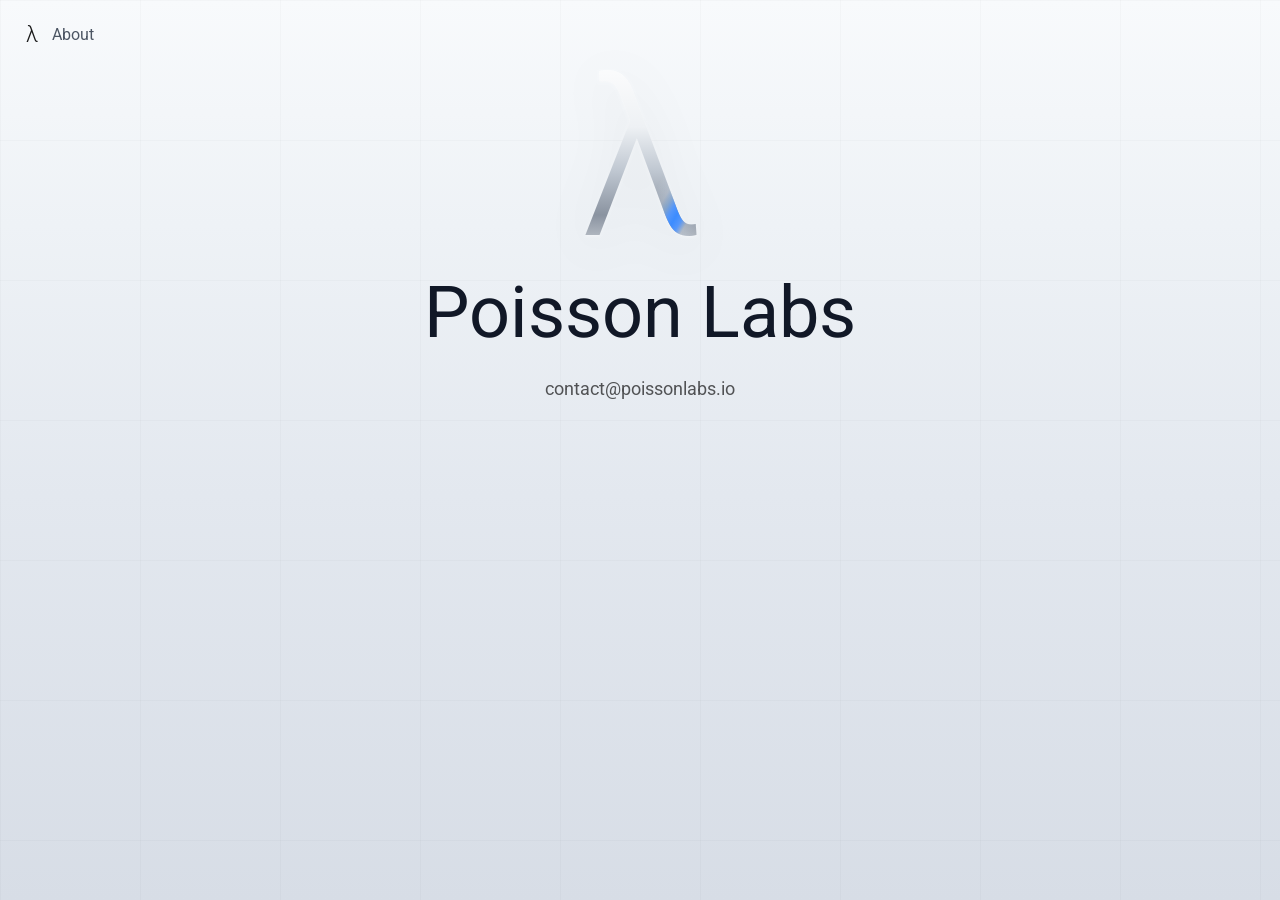
==== PoissonLabs/index.html @ a8925f04 "Upload PoissonLabs html and css for website" ====
<!DOCTYPE html>
<html lang="en">
<head>
<meta charset="UTF-8" />
<meta name="viewport" content="width=device-width, initial-scale=1.0"/>
<title>Poisson Labs</title>

<link href="https://fonts.googleapis.com/css2?family=Roboto:wght@300;400;500&display=swap" rel="stylesheet">
<link rel="stylesheet" href="css/style.css">
</head>

<body>

<div class="nav">
  <div class="brand">λ</div>
  <a class="about" href="about.html">About</a>
</div>

<section>

  <div class="logo">λ</div>

  <h1>Poisson Labs</h1>

  <div class="divider"></div>

  <p class="contact">contact@poissonlabs.io</p>

</section>

</body>
</html>
---- PoissonLabs/css/style.css ----
/* =========================
   RESET
========================= */

* {
  margin: 0;
  padding: 0;
  box-sizing: border-box;
}

html, body {
  height: 100%;
}

html {
  -webkit-text-size-adjust: 100%;
}

body {
  min-height: 100vh;
  font-family: "Roboto", sans-serif;

  background: linear-gradient(
    180deg,
    #f8fafc 0%,
    #eef2f6 25%,
    #e3e8ef 55%,
    #d7dde6 100%
  );

  background-attachment: fixed;
  color: #1a1a1a;
}

/* =========================
   GRID BACKGROUND
========================= */

body::before {
  content: "";
  position: fixed;
  inset: 0;
  background-image:
    linear-gradient(rgba(0,0,0,0.04) 1px, transparent 1px),
    linear-gradient(90deg, rgba(0,0,0,0.04) 1px, transparent 1px);
  background-size: 140px 140px;
  opacity: 0.5;
  pointer-events: none;
}

/* =========================
   NAV
========================= */

.nav {
  position: fixed;
  top: 22px;
  left: 26px;
  display: flex;
  align-items: center;
  gap: 14px;
  z-index: 10;
}

.nav a {
  color: #4b5563;
  text-decoration: none;
}

.back {
  font-size: 14px;
  padding: 6px 10px;
  border-radius: 8px;
}

.back:hover {
  background: rgba(0,0,0,0.05);
}

.brand {
  font-size: 22px;
  font-weight: 300;
}

/* =========================
   GLOBAL LAYOUT
========================= */

section {
  padding: 50px 24px;
  text-align: center;
}

h1 {
  font-size: 72px;
  font-weight: 400;
  color: #111827;
}

p {
  font-size: 18px;
  line-height: 1.8;
  color: rgba(0,0,0,0.65);
  max-width: 700px;
  margin: 18px auto 0;
}

/* =========================
   ABOUT TAGLINE
========================= */

.about-tagline {
  font-size: 18px;
  font-weight: 300;
  max-width: 800px;
  margin: 10px auto 30px;
}

/* =========================
   SOLUTIONS GRID CLICKABLE
========================= */

.service-card {
  display: flex;
  text-decoration: none;
  color: inherit;
  cursor: pointer;
  justify-content: center;
  width: max-width;
  text-align: center;
  padding: 10px;
  border-radius: 14px;
  border: 1px solid rgba(0,0,0,0.08);
  background: rgba(255,255,255,0.7);
  backdrop-filter: blur(10px);

  transition: transform 0.2s ease, border-color 0.2s ease;
}

.service-card:hover {
  transform: translateY(-5px);
  border-color: rgba(59,130,246,0.35);
}

.ribbon-section.solutions {
  display: flex;
  flex-direction: column;
  align-items: center;
}

/* =========================
   HOW IT WORKS (FIXED + CENTERED)
========================= */

.ribbon-section.how {
  width: 100%;
  padding: 50px 24px;
  text-align: center;
}

.ribbon-section.solutions h1 {
  font-size: 30px; /* smaller than default 72px */
}

.ribbon-section.solutions p {
  font-size: 16px;
  max-width: 650px;
}

/* true centered container */
.how-inner {
  max-width: 1200px;
  margin: 0 auto;
}

/* flow row */
.three-node-flow.full {
  display: flex;
  justify-content: center;
  align-items: stretch;
  gap: 30px;
  margin-top: 50px;
  width: 100%;
}

/* bubbles */
.big-bubble {
  width: 320px;
  flex: 0 0 auto;
  padding: 30px;
  border-radius: 18px;
  background: rgba(255,255,255,0.75);
  border: 1px solid rgba(0,0,0,0.08);
  backdrop-filter: blur(10px);
}

/* center system */
.big-bubble.center {
  border-color: rgba(59,130,246,0.35);
  background: rgba(59,130,246,0.05);
}

/* right system */
.big-bubble.right {
  border-color: rgba(120,120,120,0.25);
  background: rgba(0,0,0,0.02);
}

/* titles */
.title {
  font-size: 16px;
  font-weight: 500;
  margin-bottom: 10px;
}

/* roles */
.role {
  font-size: 12px;
  color: rgba(0,0,0,0.55);
  margin: 6px 0;
}

/* description */
.desc {
  font-size: 13px;
  line-height: 1.6;
  color: rgba(0,0,0,0.65);
}

/* mini pills */
.mini-system {
  display: flex;
  flex-wrap: wrap;
  gap: 10px;
  margin: 10px 0;
}

.mini {
  font-size: 12px;
  padding: 8px 12px;
  border-radius: 999px;
  background: rgba(255,255,255,0.85);
  border: 1px solid rgba(0,0,0,0.08);
}

/* arrows */
.arrow {
  font-size: 22px;
  color: rgba(0,0,0,0.35);
  display: flex;
  align-items: center;
  justify-content: center;
}

/* =========================
   CTA
========================= */

.cta {
  margin-top: 80px;
  padding: 36px;
  border-radius: 16px;
  border: 1px solid rgba(0,0,0,0.08);
  background: rgba(255,255,255,0.6);
}

.cta-button {
  display: inline-block;
  padding: 12px 18px;
  border-radius: 10px;
  border: 1px solid rgba(59,130,246,0.4);
  text-decoration: none;
  color: #111827;
}

/* =========================
   MOBILE
========================= */

@media (max-width: 900px) {
  .three-node-flow.full {
    flex-direction: column;
    align-items: center;
  }
}


/* LAMBDA logo */

.logo {
  font-size: 220px;
  font-weight: 300;
  line-height: 1;
  position: relative;
  display: inline-block;

  background: linear-gradient(
    180deg,
    #ffffff 0%,
    #eef1f4 35%,
    #bfc7d1 55%,
    #8a93a0 75%,
    #eef1f4 100%
  );

  -webkit-background-clip: text;
  -webkit-text-fill-color: transparent;

  filter:
    drop-shadow(0 1px 1px rgba(255,255,255,0.35))
    drop-shadow(0 10px 25px rgba(0,0,0,0.06));
}

/* BLUE swish colour only */
.logo::after {
  content: "λ";
  position: absolute;
  inset: 0;

  background: linear-gradient(
    120deg,
    transparent 0%,
    transparent 38%,

    rgba(255,255,255,0.0) 42%,
    rgba(220,235,255,0.20) 46%,

    rgba(120,170,230,0.55) 48%,
    rgba(80,150,255,0.95) 50%,
    rgba(60,140,255,1) 52%,
    rgba(80,150,255,0.95) 54%,

    rgba(220,235,255,0.20) 56%,
    rgba(255,255,255,0.0) 60%,

    transparent 100%
  );

  -webkit-background-clip: text;
  -webkit-text-fill-color: transparent;

  background-size: 200% 100%;
  animation: sweepLeftToRight 6s linear infinite;
}


/* BLUE SWISH moving left to right */

@keyframes sweepLeftToRight {
  0% {
    background-position: 200% 0;
    opacity: 0;
  }

  5% {
    opacity: 1;
  }

  95% {
    opacity: 1;
  }

  100% {
    background-position: -200% 0;
    opacity: 0;
  }
}
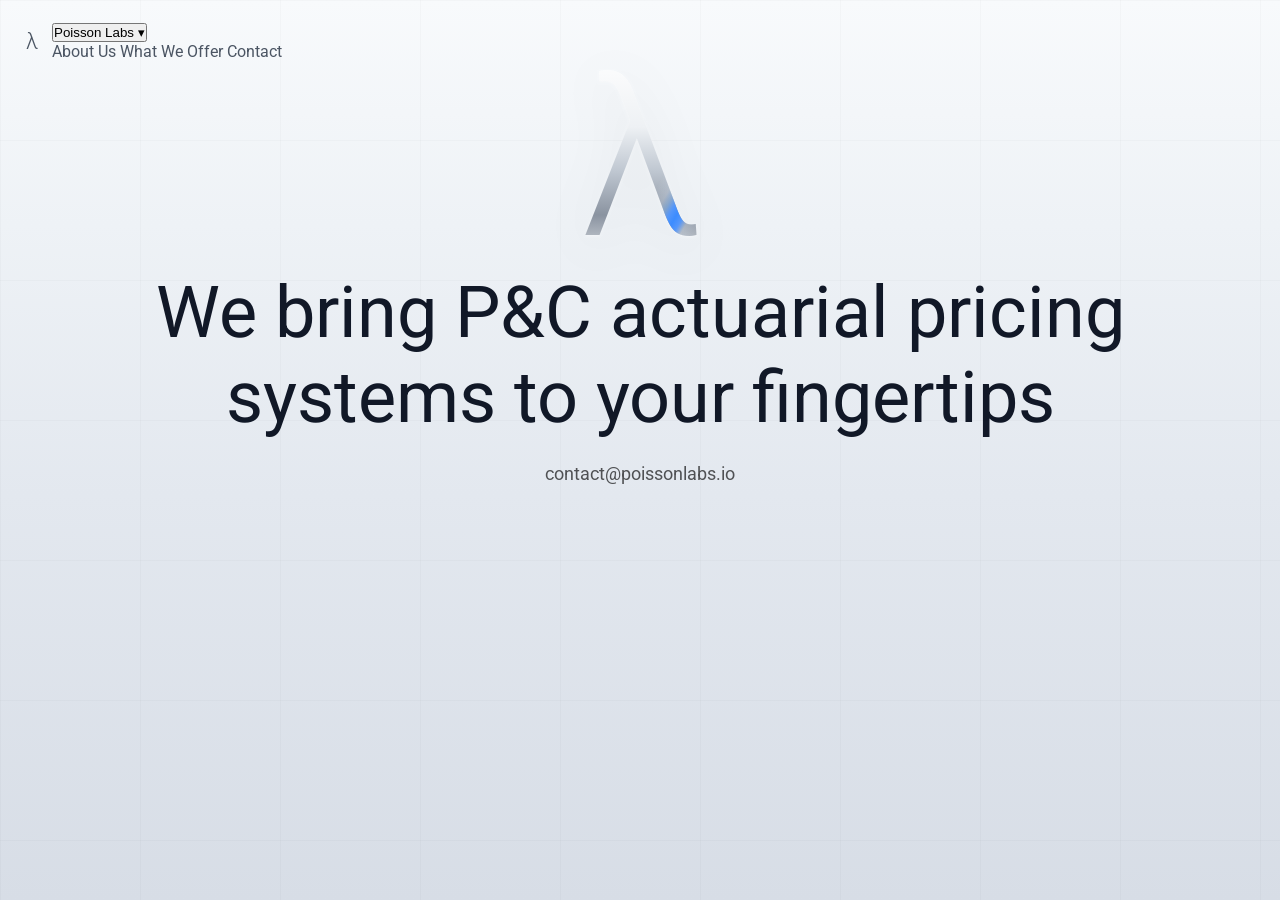
==== commit e7cc7481: "v4" ====
--- a/PoissonLabs/index.html
+++ b/PoissonLabs/index.html
@@ -12,15 +12,26 @@
 <body>
 
 <div class="nav">
-  <div class="brand">λ</div>
-  <a class="about" href="about.html">About</a>
+
+  <a class="brand" href="index.html">λ</a>
+
+  <div class="dropdown">
+    <button class="dropbtn">Poisson Labs ▾</button>
+
+    <div class="dropdown-content">
+      <a href="about.html">About Us</a>
+      <a href="#offer">What We Offer</a>
+      <a href="#contact">Contact</a>
+    </div>
+  </div>
+
 </div>
 
 <section>
 
   <div class="logo">λ</div>
 
-  <h1>Poisson Labs</h1>
+  <h1>We bring P&C actuarial pricing systems to your fingertips</h1>
 
   <div class="divider"></div>
 
